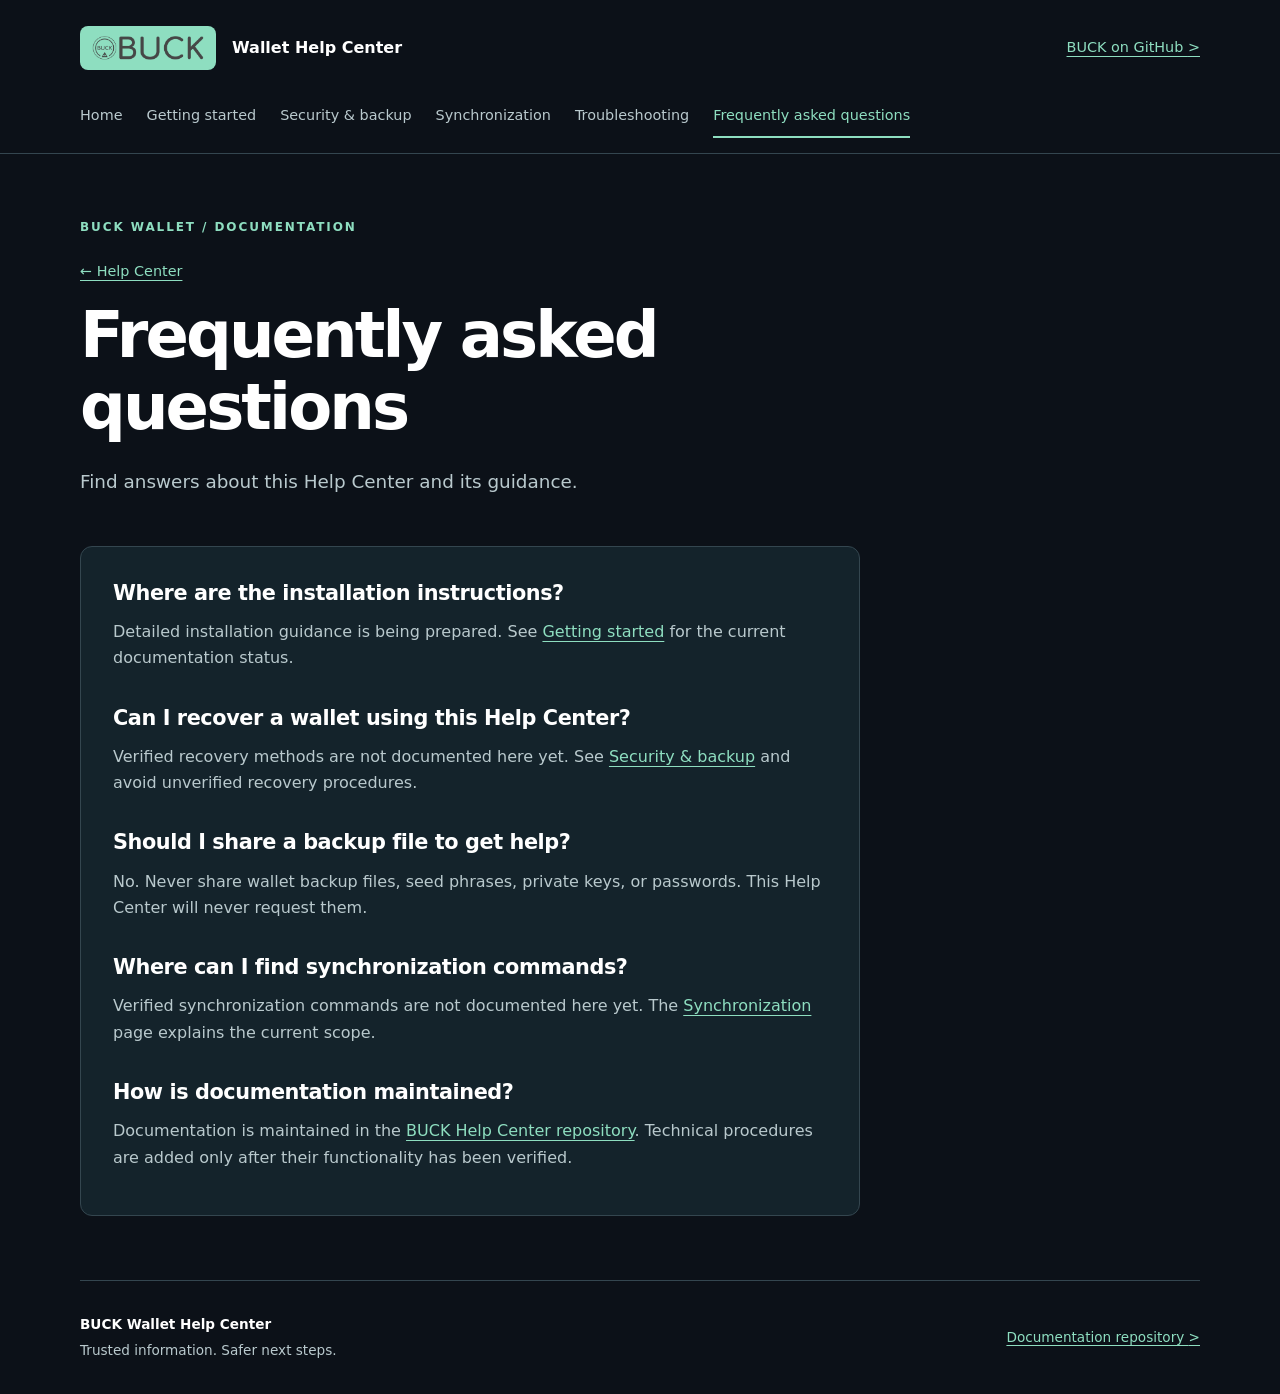
==== faq/index.html @ 81b5e6ec "Implement initial BUCK Wallet Help Center" ====
<!doctype html>
<html lang="en">
<head>
<meta charset="utf-8">
<meta name="viewport" content="width=device-width, initial-scale=1">
<title>Frequently asked questions | BUCK Wallet Help Center</title>
<meta name="description" content="Find answers about this Help Center and its guidance.">
<link rel="stylesheet" href="../assets/css/help.css">
</head>
<body>
<a class="skip-link" href="#main">Skip to content</a>
<header><div class="header-inner"><a class="brand" href="../index.html" aria-label="BUCK Help Center home"><span class="logo-panel"><img src="../assets/img/buck-logo.png" width="2871" height="618" alt="BUCK"></span><span>Wallet Help Center</span></a><a class="project-link" href="https://github.com/BuckCoin">BUCK on GitHub <span aria-hidden="true">&gt;</span></a></div><nav aria-label="Main navigation"><a href="../index.html">Home</a><a href="../getting-started/">Getting started</a><a href="../security-backup/">Security & backup</a><a href="../synchronization/">Synchronization</a><a href="../troubleshooting/">Troubleshooting</a><a href="../faq/" aria-current="page">Frequently asked questions</a></nav></header>
<main id="main" tabindex="-1"><div class="intro"><p class="eyebrow">BUCK WALLET / DOCUMENTATION</p><a class="back" href="../index.html">← Help Center</a><h1>Frequently asked questions</h1><p class="lead">Find answers about this Help Center and its guidance.</p></div><article class="article"><h2>Where are the installation instructions?</h2><p>Detailed installation guidance is being prepared. See <a href="../getting-started/">Getting started</a> for the current documentation status.</p><h2>Can I recover a wallet using this Help Center?</h2><p>Verified recovery methods are not documented here yet. See <a href="../security-backup/">Security &amp; backup</a> and avoid unverified recovery procedures.</p><h2>Should I share a backup file to get help?</h2><p>No. Never share wallet backup files, seed phrases, private keys, or passwords. This Help Center will never request them.</p><h2>Where can I find synchronization commands?</h2><p>Verified synchronization commands are not documented here yet. The <a href="../synchronization/">Synchronization</a> page explains the current scope.</p><h2>How is documentation maintained?</h2><p>Documentation is maintained in the <a href="https://github.com/BuckCoin/buck-help">BUCK Help Center repository</a>. Technical procedures are added only after their functionality has been verified.</p></article></main>
<footer><div><strong>BUCK Wallet Help Center</strong><p>Trusted information. Safer next steps.</p></div><a href="https://github.com/BuckCoin/buck-help">Documentation repository <span aria-hidden="true">&gt;</span></a></footer>
</body>
</html>
---- assets/css/help.css ----
/* BUCK 2.0 Help Center: no external fonts or dependencies. */
:root { color-scheme: dark; --bg: #0C1118; --card: #14232B; --accent: #8EDEC0; --text: #FFFFFF; --muted: #B9C9CD; --line: #34464F; }
* { box-sizing: border-box; }
body { margin: 0; background: var(--bg); color: var(--text); font: 1rem/1.65 system-ui, -apple-system, BlinkMacSystemFont, "Segoe UI", sans-serif; }
a { color: var(--accent); text-underline-offset: .25em; }
a:hover { text-decoration-thickness: 2px; }
a:focus-visible { outline: 3px solid var(--accent); outline-offset: 5px; border-radius: 3px; }
.skip-link { position: absolute; top: -100px; left: 1rem; z-index: 5; padding: .75rem 1rem; background: var(--accent); color: var(--bg); }
.skip-link:focus { top: 1rem; }
header { border-bottom: 1px solid var(--line); }
.header-inner, nav, main, footer { width: min(1120px, calc(100% - 48px)); margin-inline: auto; }
.header-inner { display: flex; justify-content: space-between; align-items: center; gap: 24px; padding-block: 26px; }
.brand { display: flex; align-items: center; gap: 16px; color: var(--text); text-decoration: none; font-weight: 600; }
.logo-panel { display: inline-flex; background: var(--accent); padding: 10px 12px; border-radius: 8px; }
.logo-panel img { display: block; width: 112px; height: auto; }
.project-link { font-size: .9rem; }
nav { display: flex; flex-wrap: wrap; gap: 6px 24px; padding-bottom: 17px; }
nav a { display: inline-block; color: var(--muted); text-decoration: none; padding-block: 8px; font-size: .9rem; }
nav a[aria-current="page"] { color: var(--accent); box-shadow: 0 2px var(--accent); }
main { padding-block: 64px; }
.intro { max-width: 800px; margin-bottom: 48px; }
.eyebrow { color: var(--accent); font-size: .75rem; letter-spacing: .16em; font-weight: 700; margin: 0 0 20px; }
h1 { font-size: clamp(2.2rem, 5vw, 4.1rem); line-height: 1.12; letter-spacing: -.045em; margin: 16px 0 24px; }
h2 { font-size: 1.3rem; line-height: 1.35; letter-spacing: -.02em; }
p { margin: 12px 0; }
.lead { color: var(--muted); font-size: 1.15rem; max-width: 660px; }
.back { font-size: .9rem; }
.section-title { display: flex; align-items: center; justify-content: space-between; gap: 16px; margin-bottom: 18px; }
.section-title h2 { margin: 0; }
.section-title span { color: var(--muted); font-size: .85rem; }
.cards { display: grid; grid-template-columns: repeat(3, 1fr); gap: 16px; }
.card { display: flex; flex-direction: column; padding: 28px; background: var(--card); border: 1px solid var(--line); border-radius: 12px; text-decoration: none; color: var(--text); }
.card:hover { border-color: var(--accent); }
.card-number { color: var(--accent); font-size: .8rem; }
.card h2 { margin: 24px 0 4px; }
.card p { color: var(--muted); margin: 8px 0 28px; }
.card-action { color: var(--accent); font-size: .9rem; margin-top: auto; }
.notice { margin-top: 32px; padding: 24px 28px; background: var(--card); border-left: 4px solid var(--accent); border-radius: 0 8px 8px 0; }
.notice h2 { margin: 0 0 8px; }
.notice p { margin: 0; color: var(--muted); }
.status { max-width: 740px; margin-top: 40px; }
.status p { color: var(--muted); }
.article { max-width: 780px; padding: 32px; background: var(--card); border: 1px solid var(--line); border-radius: 12px; }
.article h2 { margin: 32px 0 12px; }
.article > h2:first-child { margin-top: 0; }
.article p { color: var(--muted); }
.article .notice { border: 1px solid var(--line); border-left: 4px solid var(--accent); margin-bottom: 28px; }
.article .notice h2 { margin-top: 0; }
.button { display: inline-block; background: var(--accent); color: var(--bg); padding: 12px 20px; border-radius: 6px; font-weight: 600; }
footer { border-top: 1px solid var(--line); padding-block: 32px; display: flex; align-items: center; justify-content: space-between; gap: 24px; font-size: .85rem; }
footer p { color: var(--muted); margin: 4px 0 0; }
@media (max-width: 900px) { .cards { grid-template-columns: repeat(2, 1fr); } }
@media (max-width: 600px) { .header-inner, nav, main, footer { width: calc(100% - 32px); } .header-inner { flex-wrap: wrap; gap: 16px; padding-block: 20px; } .brand { gap: 12px; font-size: .9rem; } nav { gap: 4px 18px; } main { padding-block: 36px; } .intro { margin-bottom: 32px; } .cards { grid-template-columns: 1fr; } .card, .article { padding: 24px; } .notice { padding: 20px; } .section-title { align-items: flex-start; flex-direction: column; gap: 4px; } footer { align-items: flex-start; flex-direction: column; } }
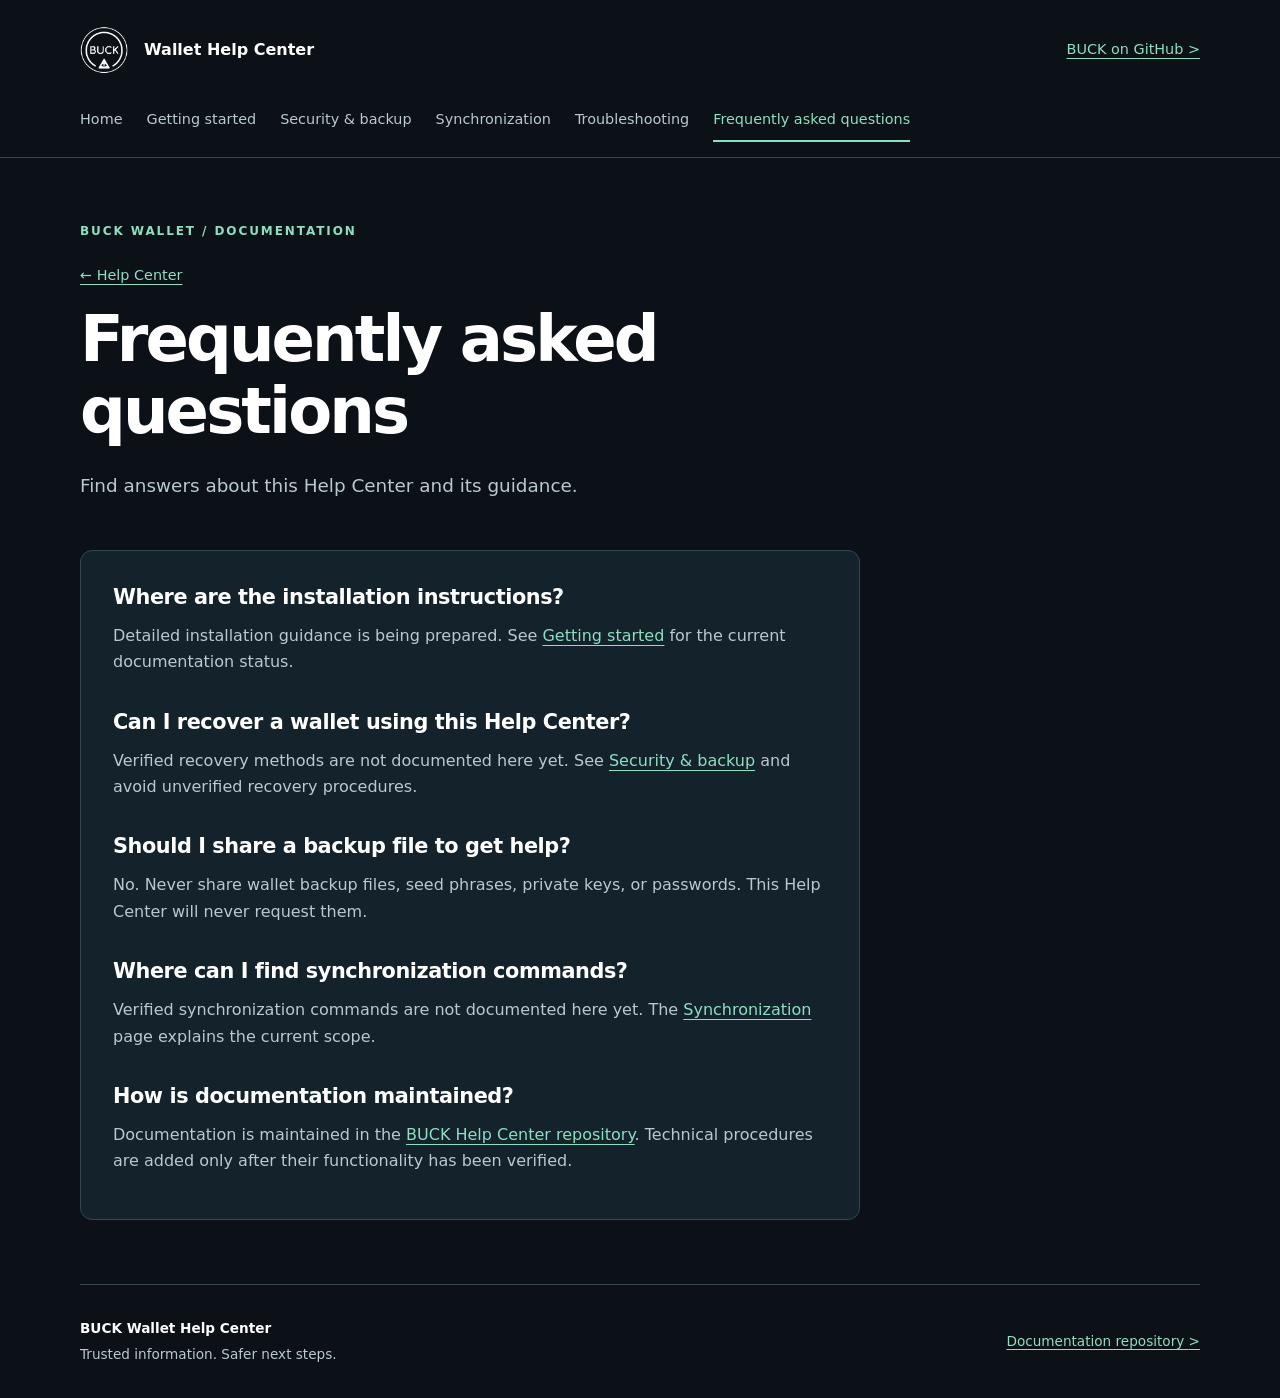
==== commit b71eb566: "Refine Help Center branding with official white circular BUCK logo" ====
--- a/faq/index.html
+++ b/faq/index.html
@@ -9,7 +9,7 @@
 </head>
 <body>
 <a class="skip-link" href="#main">Skip to content</a>
-<header><div class="header-inner"><a class="brand" href="../index.html" aria-label="BUCK Help Center home"><span class="logo-panel"><img src="../assets/img/buck-logo.png" width="2871" height="618" alt="BUCK"></span><span>Wallet Help Center</span></a><a class="project-link" href="https://github.com/BuckCoin">BUCK on GitHub <span aria-hidden="true">&gt;</span></a></div><nav aria-label="Main navigation"><a href="../index.html">Home</a><a href="../getting-started/">Getting started</a><a href="../security-backup/">Security & backup</a><a href="../synchronization/">Synchronization</a><a href="../troubleshooting/">Troubleshooting</a><a href="../faq/" aria-current="page">Frequently asked questions</a></nav></header>
+<header><div class="header-inner"><a class="brand" href="../index.html" aria-label="BUCK Help Center home"><span class="logo-panel"><img src="../assets/img/buck-logo.png" width="620" height="620" alt="BUCK"></span><span>Wallet Help Center</span></a><a class="project-link" href="https://github.com/BuckCoin">BUCK on GitHub <span aria-hidden="true">&gt;</span></a></div><nav aria-label="Main navigation"><a href="../index.html">Home</a><a href="../getting-started/">Getting started</a><a href="../security-backup/">Security & backup</a><a href="../synchronization/">Synchronization</a><a href="../troubleshooting/">Troubleshooting</a><a href="../faq/" aria-current="page">Frequently asked questions</a></nav></header>
 <main id="main" tabindex="-1"><div class="intro"><p class="eyebrow">BUCK WALLET / DOCUMENTATION</p><a class="back" href="../index.html">← Help Center</a><h1>Frequently asked questions</h1><p class="lead">Find answers about this Help Center and its guidance.</p></div><article class="article"><h2>Where are the installation instructions?</h2><p>Detailed installation guidance is being prepared. See <a href="../getting-started/">Getting started</a> for the current documentation status.</p><h2>Can I recover a wallet using this Help Center?</h2><p>Verified recovery methods are not documented here yet. See <a href="../security-backup/">Security &amp; backup</a> and avoid unverified recovery procedures.</p><h2>Should I share a backup file to get help?</h2><p>No. Never share wallet backup files, seed phrases, private keys, or passwords. This Help Center will never request them.</p><h2>Where can I find synchronization commands?</h2><p>Verified synchronization commands are not documented here yet. The <a href="../synchronization/">Synchronization</a> page explains the current scope.</p><h2>How is documentation maintained?</h2><p>Documentation is maintained in the <a href="https://github.com/BuckCoin/buck-help">BUCK Help Center repository</a>. Technical procedures are added only after their functionality has been verified.</p></article></main>
 <footer><div><strong>BUCK Wallet Help Center</strong><p>Trusted information. Safer next steps.</p></div><a href="https://github.com/BuckCoin/buck-help">Documentation repository <span aria-hidden="true">&gt;</span></a></footer>
 </body>
--- a/assets/css/help.css
+++ b/assets/css/help.css
@@ -11,8 +11,8 @@
 .header-inner, nav, main, footer { width: min(1120px, calc(100% - 48px)); margin-inline: auto; }
 .header-inner { display: flex; justify-content: space-between; align-items: center; gap: 24px; padding-block: 26px; }
 .brand { display: flex; align-items: center; gap: 16px; color: var(--text); text-decoration: none; font-weight: 600; }
-.logo-panel { display: inline-flex; background: var(--accent); padding: 10px 12px; border-radius: 8px; }
-.logo-panel img { display: block; width: 112px; height: auto; }
+.logo-panel { display: inline-flex; flex: 0 0 auto; }
+.logo-panel img { display: block; width: 48px; height: 48px; object-fit: contain; }
 .project-link { font-size: .9rem; }
 nav { display: flex; flex-wrap: wrap; gap: 6px 24px; padding-bottom: 17px; }
 nav a { display: inline-block; color: var(--muted); text-decoration: none; padding-block: 8px; font-size: .9rem; }
@@ -50,4 +50,4 @@
 footer { border-top: 1px solid var(--line); padding-block: 32px; display: flex; align-items: center; justify-content: space-between; gap: 24px; font-size: .85rem; }
 footer p { color: var(--muted); margin: 4px 0 0; }
 @media (max-width: 900px) { .cards { grid-template-columns: repeat(2, 1fr); } }
-@media (max-width: 600px) { .header-inner, nav, main, footer { width: calc(100% - 32px); } .header-inner { flex-wrap: wrap; gap: 16px; padding-block: 20px; } .brand { gap: 12px; font-size: .9rem; } nav { gap: 4px 18px; } main { padding-block: 36px; } .intro { margin-bottom: 32px; } .cards { grid-template-columns: 1fr; } .card, .article { padding: 24px; } .notice { padding: 20px; } .section-title { align-items: flex-start; flex-direction: column; gap: 4px; } footer { align-items: flex-start; flex-direction: column; } }
+@media (max-width: 600px) { .header-inner, nav, main, footer { width: calc(100% - 32px); } .header-inner { flex-wrap: wrap; gap: 16px; padding-block: 20px; } .brand { gap: 12px; font-size: .9rem; } .logo-panel img { width: 40px; height: 40px; } nav { gap: 4px 18px; } main { padding-block: 36px; } .intro { margin-bottom: 32px; } .cards { grid-template-columns: 1fr; } .card, .article { padding: 24px; } .notice { padding: 20px; } .section-title { align-items: flex-start; flex-direction: column; gap: 4px; } footer { align-items: flex-start; flex-direction: column; } }
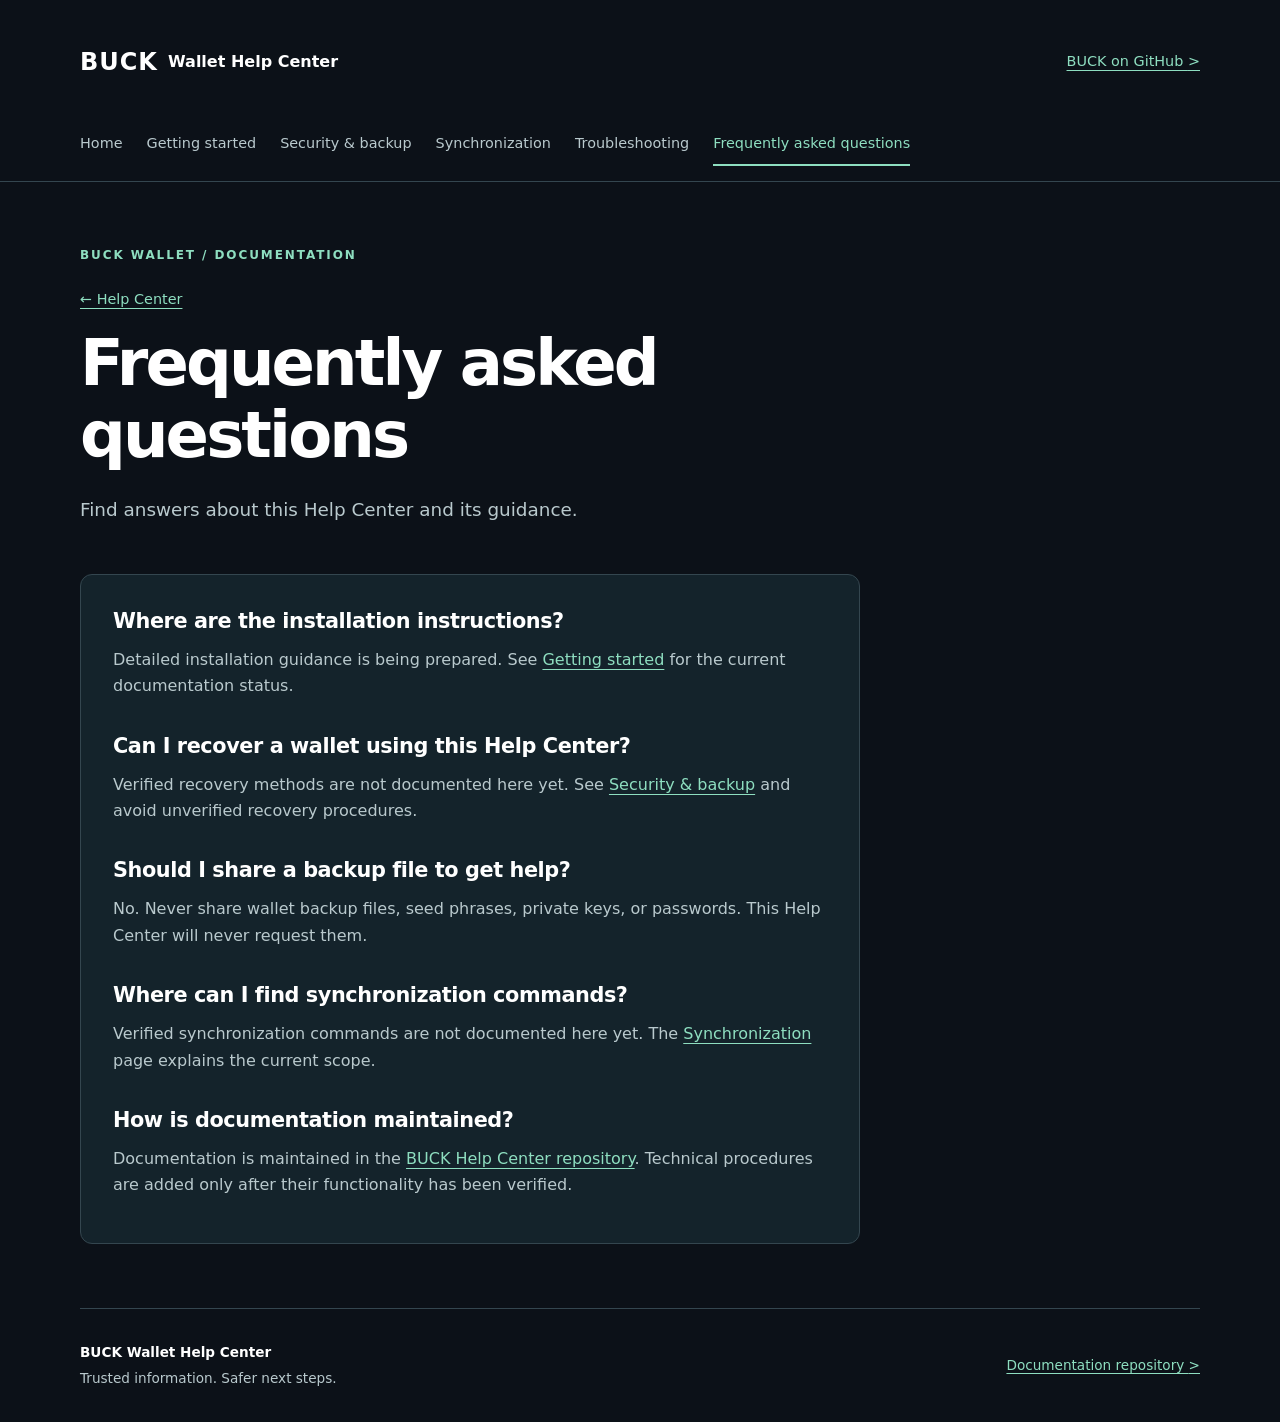
==== commit 65137027: "Refine Help Center header with text-only BUCK branding" ====
--- a/faq/index.html
+++ b/faq/index.html
@@ -9,7 +9,7 @@
 </head>
 <body>
 <a class="skip-link" href="#main">Skip to content</a>
-<header><div class="header-inner"><a class="brand" href="../index.html" aria-label="BUCK Help Center home"><span class="logo-panel"><img src="../assets/img/buck-logo.png" width="620" height="620" alt="BUCK"></span><span>Wallet Help Center</span></a><a class="project-link" href="https://github.com/BuckCoin">BUCK on GitHub <span aria-hidden="true">&gt;</span></a></div><nav aria-label="Main navigation"><a href="../index.html">Home</a><a href="../getting-started/">Getting started</a><a href="../security-backup/">Security & backup</a><a href="../synchronization/">Synchronization</a><a href="../troubleshooting/">Troubleshooting</a><a href="../faq/" aria-current="page">Frequently asked questions</a></nav></header>
+<header><div class="header-inner"><a class="brand" href="../index.html" aria-label="BUCK Help Center home"><span class="brand-wordmark notranslate" translate="no">BUCK</span><span>Wallet Help Center</span></a><a class="project-link" href="https://github.com/BuckCoin">BUCK on GitHub <span aria-hidden="true">&gt;</span></a></div><nav aria-label="Main navigation"><a href="../index.html">Home</a><a href="../getting-started/">Getting started</a><a href="../security-backup/">Security & backup</a><a href="../synchronization/">Synchronization</a><a href="../troubleshooting/">Troubleshooting</a><a href="../faq/" aria-current="page">Frequently asked questions</a></nav></header>
 <main id="main" tabindex="-1"><div class="intro"><p class="eyebrow">BUCK WALLET / DOCUMENTATION</p><a class="back" href="../index.html">← Help Center</a><h1>Frequently asked questions</h1><p class="lead">Find answers about this Help Center and its guidance.</p></div><article class="article"><h2>Where are the installation instructions?</h2><p>Detailed installation guidance is being prepared. See <a href="../getting-started/">Getting started</a> for the current documentation status.</p><h2>Can I recover a wallet using this Help Center?</h2><p>Verified recovery methods are not documented here yet. See <a href="../security-backup/">Security &amp; backup</a> and avoid unverified recovery procedures.</p><h2>Should I share a backup file to get help?</h2><p>No. Never share wallet backup files, seed phrases, private keys, or passwords. This Help Center will never request them.</p><h2>Where can I find synchronization commands?</h2><p>Verified synchronization commands are not documented here yet. The <a href="../synchronization/">Synchronization</a> page explains the current scope.</p><h2>How is documentation maintained?</h2><p>Documentation is maintained in the <a href="https://github.com/BuckCoin/buck-help">BUCK Help Center repository</a>. Technical procedures are added only after their functionality has been verified.</p></article></main>
 <footer><div><strong>BUCK Wallet Help Center</strong><p>Trusted information. Safer next steps.</p></div><a href="https://github.com/BuckCoin/buck-help">Documentation repository <span aria-hidden="true">&gt;</span></a></footer>
 </body>
--- a/assets/css/help.css
+++ b/assets/css/help.css
@@ -11,8 +11,7 @@
 .header-inner, nav, main, footer { width: min(1120px, calc(100% - 48px)); margin-inline: auto; }
 .header-inner { display: flex; justify-content: space-between; align-items: center; gap: 24px; padding-block: 26px; }
 .brand { display: flex; align-items: center; gap: 16px; color: var(--text); text-decoration: none; font-weight: 600; }
-.logo-panel { display: inline-flex; flex: 0 0 auto; }
-.logo-panel img { display: block; width: 48px; height: 48px; object-fit: contain; }
+.brand-wordmark { display: inline-flex; align-items: center; flex: 0 0 auto; width: 72px; height: 72px; font-size: 1.5rem; font-weight: 800; letter-spacing: .04em; line-height: 1; }
 .project-link { font-size: .9rem; }
 nav { display: flex; flex-wrap: wrap; gap: 6px 24px; padding-bottom: 17px; }
 nav a { display: inline-block; color: var(--muted); text-decoration: none; padding-block: 8px; font-size: .9rem; }
@@ -50,4 +49,4 @@
 footer { border-top: 1px solid var(--line); padding-block: 32px; display: flex; align-items: center; justify-content: space-between; gap: 24px; font-size: .85rem; }
 footer p { color: var(--muted); margin: 4px 0 0; }
 @media (max-width: 900px) { .cards { grid-template-columns: repeat(2, 1fr); } }
-@media (max-width: 600px) { .header-inner, nav, main, footer { width: calc(100% - 32px); } .header-inner { flex-wrap: wrap; gap: 16px; padding-block: 20px; } .brand { gap: 12px; font-size: .9rem; } .logo-panel img { width: 40px; height: 40px; } nav { gap: 4px 18px; } main { padding-block: 36px; } .intro { margin-bottom: 32px; } .cards { grid-template-columns: 1fr; } .card, .article { padding: 24px; } .notice { padding: 20px; } .section-title { align-items: flex-start; flex-direction: column; gap: 4px; } footer { align-items: flex-start; flex-direction: column; } }
+@media (max-width: 600px) { .header-inner, nav, main, footer { width: calc(100% - 32px); } .header-inner { flex-wrap: wrap; gap: 16px; padding-block: 20px; } .brand { gap: 12px; font-size: .9rem; } .brand-wordmark { width: 56px; height: 56px; font-size: 1.15rem; } nav { gap: 4px 18px; } main { padding-block: 36px; } .intro { margin-bottom: 32px; } .cards { grid-template-columns: 1fr; } .card, .article { padding: 24px; } .notice { padding: 20px; } .section-title { align-items: flex-start; flex-direction: column; gap: 4px; } footer { align-items: flex-start; flex-direction: column; } }
